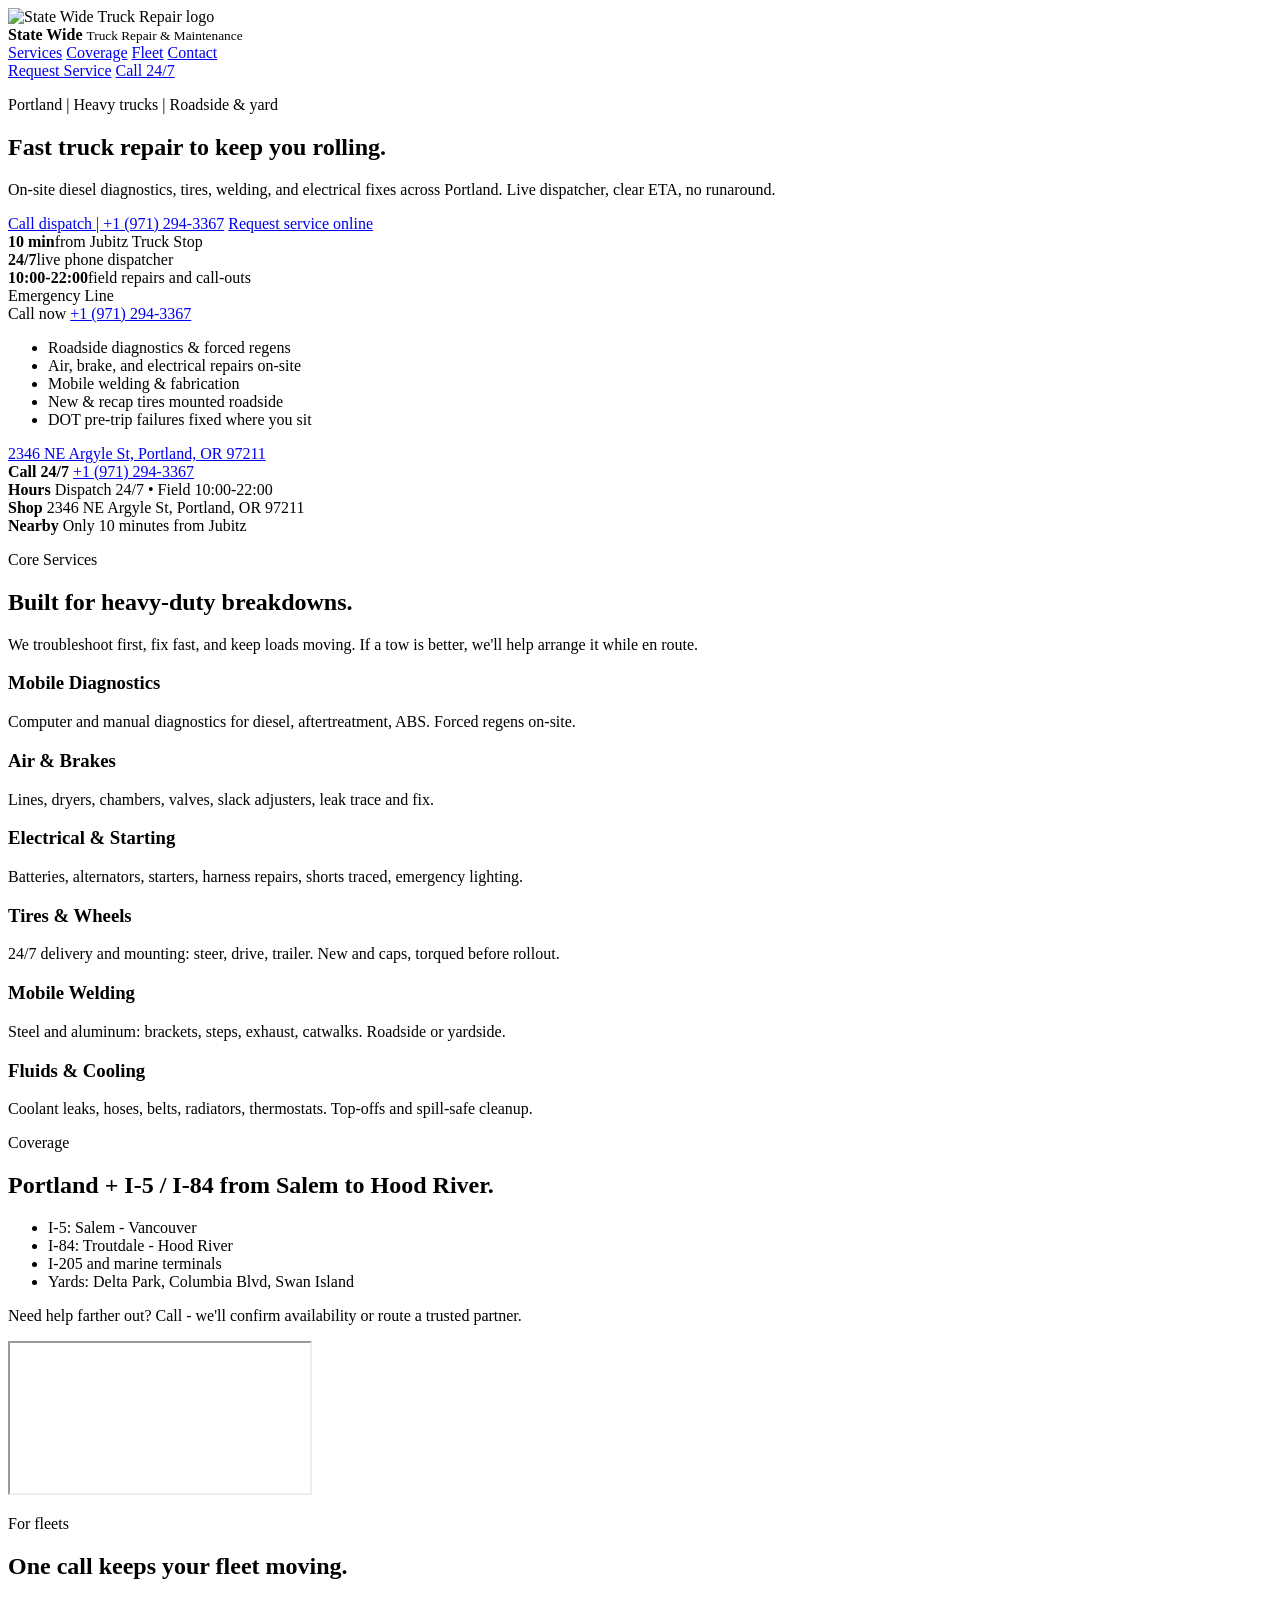
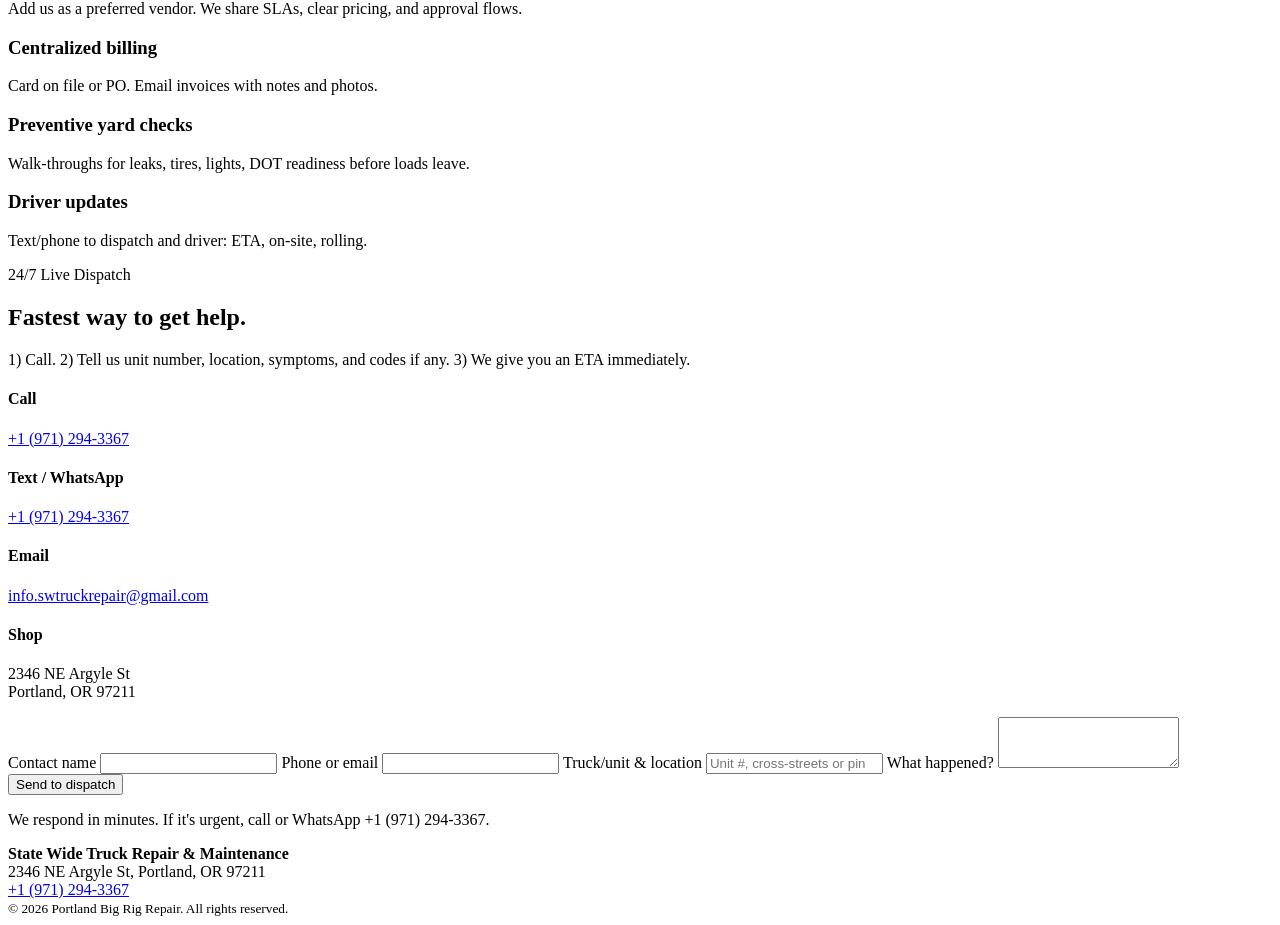
==== index.html @ a9c088e2 "Update index.html" ====
<!doctype html>
<html lang="en">
<head>
  <meta charset="UTF-8">
  <meta name="viewport" content="width=device-width, initial-scale=1.0">
  <title>State Wide Truck Repair & Maintenance | Portland, OR</title>
  <meta name="description" content="State Wide Truck Repair & Maintenance - mobile diesel diagnostics, tires, welding, and roadside repairs in Portland, OR. Fast, reliable, honest.">
  <link rel="preconnect" href="https://fonts.googleapis.com">
  <link rel="preconnect" href="https://fonts.gstatic.com" crossorigin>
  <link href="https://fonts.googleapis.com/css2?family=Barlow:wght@400;500;600;700&family=Barlow+Condensed:wght@500;600;700&display=swap" rel="stylesheet">
  <link rel="stylesheet" href="styles.css">
</head>
<body>
  <header class="topbar">
    <div class="logo">
      <span class="logo-mark"><img src="assets/logo.jpg" alt="State Wide Truck Repair logo"></span>
      <div class="logo-text">
        <strong>State Wide</strong>
        <small>Truck Repair & Maintenance</small>
      </div>
    </div>
    <nav class="nav">
      <a href="#services">Services</a>
      <a href="#coverage">Coverage</a>
      <a href="#fleet">Fleet</a>
      <a href="#contact">Contact</a>
    </nav>
    <div class="cta">
      <a class="btn ghost" href="#contact">Request Service</a>
      <a class="btn solid" href="#contact">Call 24/7</a>
    </div>
  </header>

  <main>
    <section class="hero">
      <div class="hero-content">
        <p class="eyebrow">Portland | Heavy trucks | Roadside & yard</p>
        <h1>Fast truck repair to keep you rolling.</h1>
        <p class="lede">On-site diesel diagnostics, tires, welding, and electrical fixes across Portland. Live dispatcher, clear ETA, no runaround.</p>
        <div class="actions">
          <a class="btn solid" href="tel:+19712943367">Call dispatch | +1 (971) 294-3367</a>
          <a class="btn ghost" href="#contact">Request service online</a>
        </div>
        <div class="trust">
          <div><strong>10 min</strong><span>from Jubitz Truck Stop</span></div>
          <div><strong>24/7</strong><span>live phone dispatcher</span></div>
          <div><strong>10:00-22:00</strong><span>field repairs and call-outs</span></div>
        </div>
      </div>
      <div class="hero-card">
        <div class="badge">Emergency Line</div>
        <div class="dial">
          <span>Call now</span>
          <a href="tel:+19712943367">+1 (971) 294-3367</a>
        </div>
        <ul class="checklist">
          <li>Roadside diagnostics &amp; forced regens</li>
          <li>Air, brake, and electrical repairs on-site</li>
          <li>Mobile welding &amp; fabrication</li>
          <li>New &amp; recap tires mounted roadside</li>
          <li>DOT pre-trip failures fixed where you sit</li>
        </ul>
        <a class="small-link" href="https://maps.google.com/?q=2346+NE+Argyle+St,+Portland,+OR+97211" target="_blank" rel="noopener">2346 NE Argyle St, Portland, OR 97211</a>
      </div>
    </section>

        <section class="info-bar">
      <div>
        <strong>Call 24/7</strong>
        <a href="tel:+19712943367">+1 (971) 294-3367</a>
      </div>
      <div>
        <strong>Hours</strong>
        <span>Dispatch 24/7 • Field 10:00-22:00</span>
      </div>
      <div>
        <strong>Shop</strong>
        <span>2346 NE Argyle St, Portland, OR 97211</span>
      </div>
      <div>
        <strong>Nearby</strong>
        <span>Only 10 minutes from Jubitz</span>
      </div>
    </section>

    <section id="services" class="panel">
      <div class="panel-header">
        <p class="eyebrow">Core Services</p>
        <h2>Built for heavy-duty breakdowns.</h2>
        <p class="lede">We troubleshoot first, fix fast, and keep loads moving. If a tow is better, we'll help arrange it while en route.</p>
      </div>
      <div class="grid cards">
        <article class="card">
          <h3>Mobile Diagnostics</h3>
          <p>Computer and manual diagnostics for diesel, aftertreatment, ABS. Forced regens on-site.</p>
        </article>
        <article class="card">
          <h3>Air & Brakes</h3>
          <p>Lines, dryers, chambers, valves, slack adjusters, leak trace and fix.</p>
        </article>
        <article class="card">
          <h3>Electrical & Starting</h3>
          <p>Batteries, alternators, starters, harness repairs, shorts traced, emergency lighting.</p>
        </article>
        <article class="card">
          <h3>Tires & Wheels</h3>
          <p>24/7 delivery and mounting: steer, drive, trailer. New and caps, torqued before rollout.</p>
        </article>
        <article class="card">
          <h3>Mobile Welding</h3>
          <p>Steel and aluminum: brackets, steps, exhaust, catwalks. Roadside or yardside.</p>
        </article>
        <article class="card">
          <h3>Fluids & Cooling</h3>
          <p>Coolant leaks, hoses, belts, radiators, thermostats. Top-offs and spill-safe cleanup.</p>
        </article>
      </div>
    </section>

    <section id="coverage" class="panel split">
      <div>
        <p class="eyebrow">Coverage</p>
        <h2>Portland + I-5 / I-84 from Salem to Hood River.</h2>
        <ul class="list">
          <li>I-5: Salem - Vancouver</li>
          <li>I-84: Troutdale - Hood River</li>
          <li>I-205 and marine terminals</li>
          <li>Yards: Delta Park, Columbia Blvd, Swan Island</li>
        </ul>
        <p class="lede">Need help farther out? Call - we'll confirm availability or route a trusted partner.</p>
      </div>
      <div class="map">
        <iframe title="Shop location" src="https://www.google.com/maps?q=24%2F7%20Repair%20and%20Road%20Service%202346%20NE%20Argyle%20St%20Portland%20OR%2097211&output=embed&hl=en&region=US" allowfullscreen="" loading="lazy" referrerpolicy="no-referrer-when-downgrade"></iframe>
      </div>
    </section>

    <section id="fleet" class="panel">
      <div class="panel-header">
        <p class="eyebrow">For fleets</p>
        <h2>One call keeps your fleet moving.</h2>
        <p class="lede">Add us as a preferred vendor. We share SLAs, clear pricing, and approval flows.</p>
      </div>
      <div class="grid cards">
        <article class="card">
          <h3>Centralized billing</h3>
          <p>Card on file or PO. Email invoices with notes and photos.</p>
        </article>
        <article class="card">
          <h3>Preventive yard checks</h3>
          <p>Walk-throughs for leaks, tires, lights, DOT readiness before loads leave.</p>
        </article>
        <article class="card">
          <h3>Driver updates</h3>
          <p>Text/phone to dispatch and driver: ETA, on-site, rolling.</p>
        </article>
      </div>
    </section>

    <section class="cta-wide" id="contact">
      <div>
        <p class="eyebrow">24/7 Live Dispatch</p>
        <h2>Fastest way to get help.</h2>
        <p class="lede">1) Call. 2) Tell us unit number, location, symptoms, and codes if any. 3) We give you an ETA immediately.</p>
        <div class="contact-grid">
          <div>
            <h4>Call</h4>
            <a class="big-link" href="tel:+19712943367">+1 (971) 294-3367</a>
          </div>
          <div>
            <h4>Text / WhatsApp</h4>
            <a class="big-link" href="https://wa.me/19712943367" target="_blank" rel="noopener">+1 (971) 294-3367</a>
          </div>
          <div>
            <h4>Email</h4>
            <a class="big-link" href="mailto:info.swtruckrepair@gmail.com">info.swtruckrepair@gmail.com</a>
          </div>
          <div>
            <h4>Shop</h4>
            <p class="address">2346 NE Argyle St<br>Portland, OR 97211</p>
          </div>
        </div>
      </div>
      <form class="contact-form" action="https://formspree.io/f/mjgjlden" method="POST">
        <label>
          Contact name
          <input name="name" type="text" required>
        </label>
        <label>
          Phone or email
          <input name="contact" type="text" required>
        </label>
        <label>
          Truck/unit & location
          <input name="unit" type="text" placeholder="Unit #, cross-streets or pin" required>
        </label>
        <label>
          What happened?
          <textarea name="issue" rows="3" required></textarea>
        </label>
        <button class="btn solid" type="submit">Send to dispatch</button>
        <p class="form-note">We respond in minutes. If it's urgent, call or WhatsApp +1 (971) 294-3367.</p>
      </form>
    </section>
  </main>

    <footer class="footer">
    <div>
      <strong>State Wide Truck Repair &amp; Maintenance</strong><br>
      2346 NE Argyle St, Portland, OR 97211<br>
      <a href="tel:+19712943367">+1 (971) 294-3367</a>
    </div>
        <div class="footer-copy">
      <small>&copy; 2026 Portland Big Rig Repair. All rights reserved.</small>
    </div>
  </footer>

  <script src="script.js" defer></script>
</body>
</html>
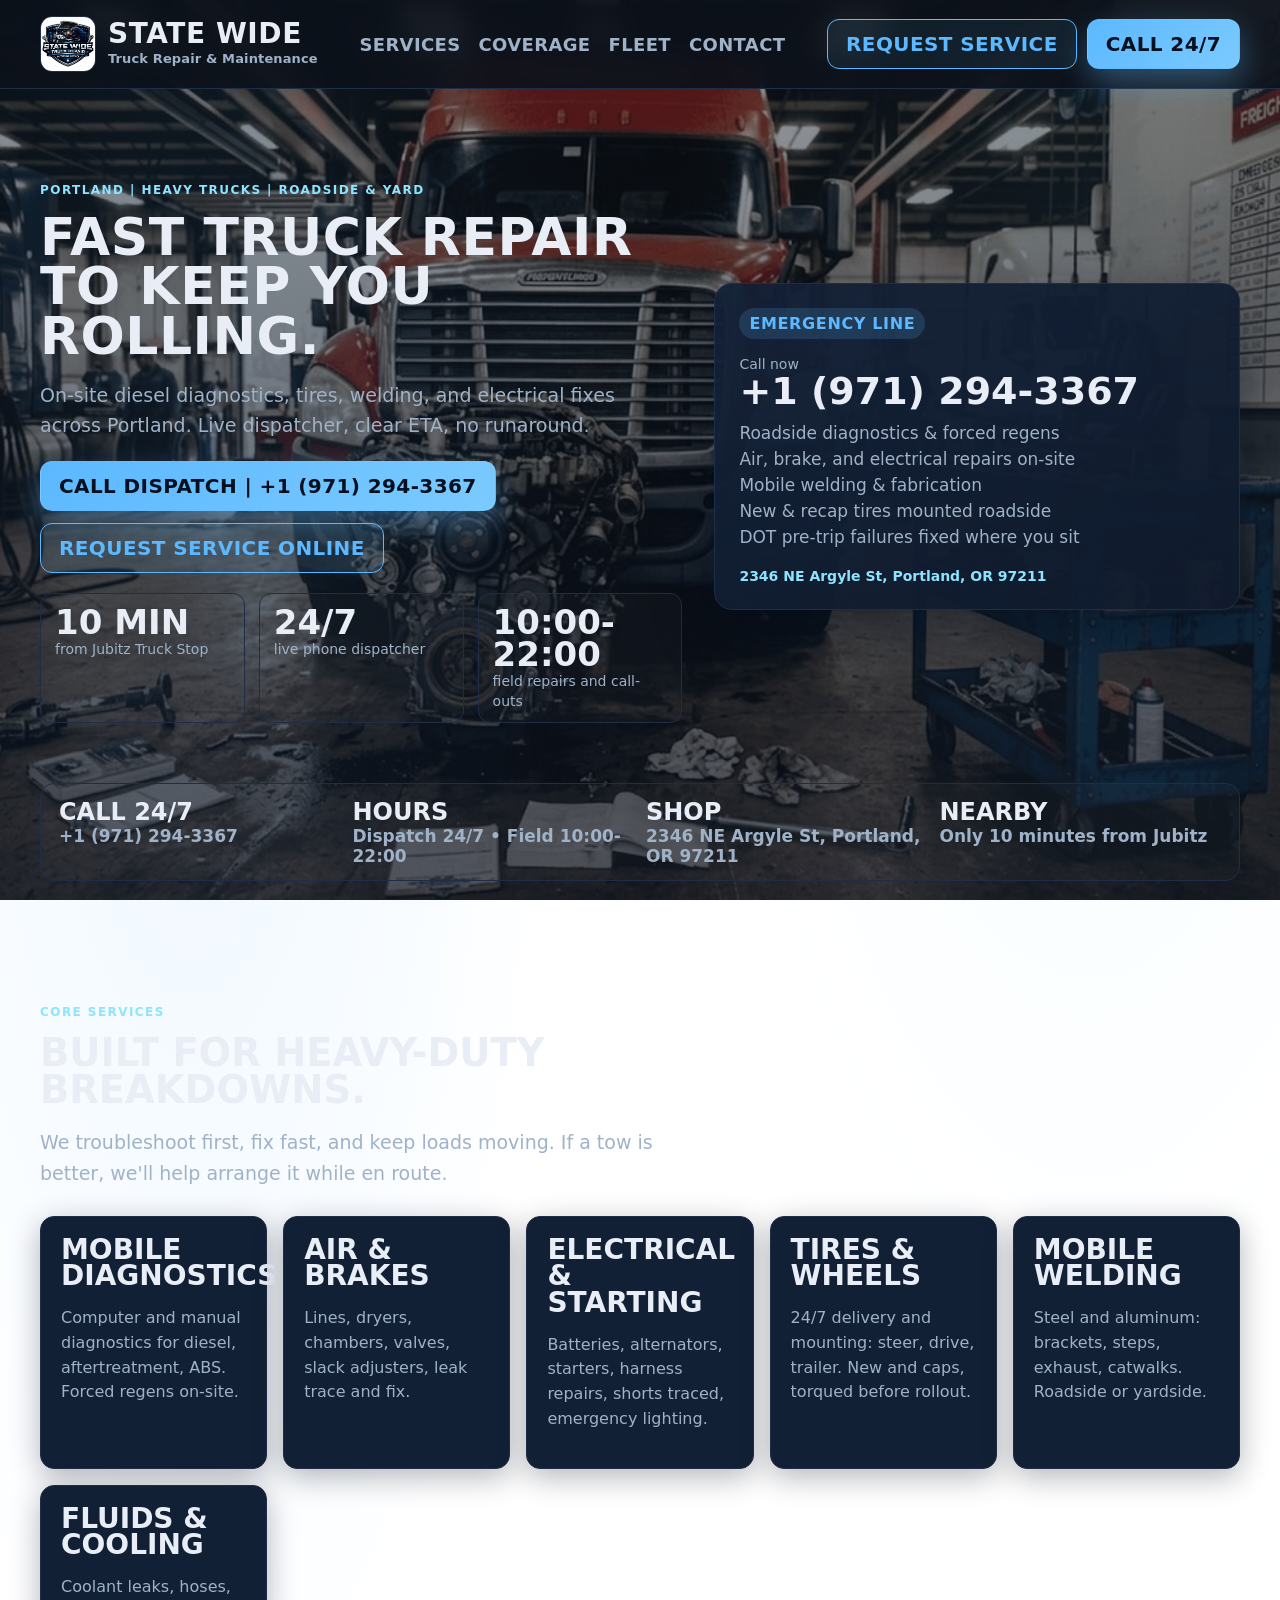
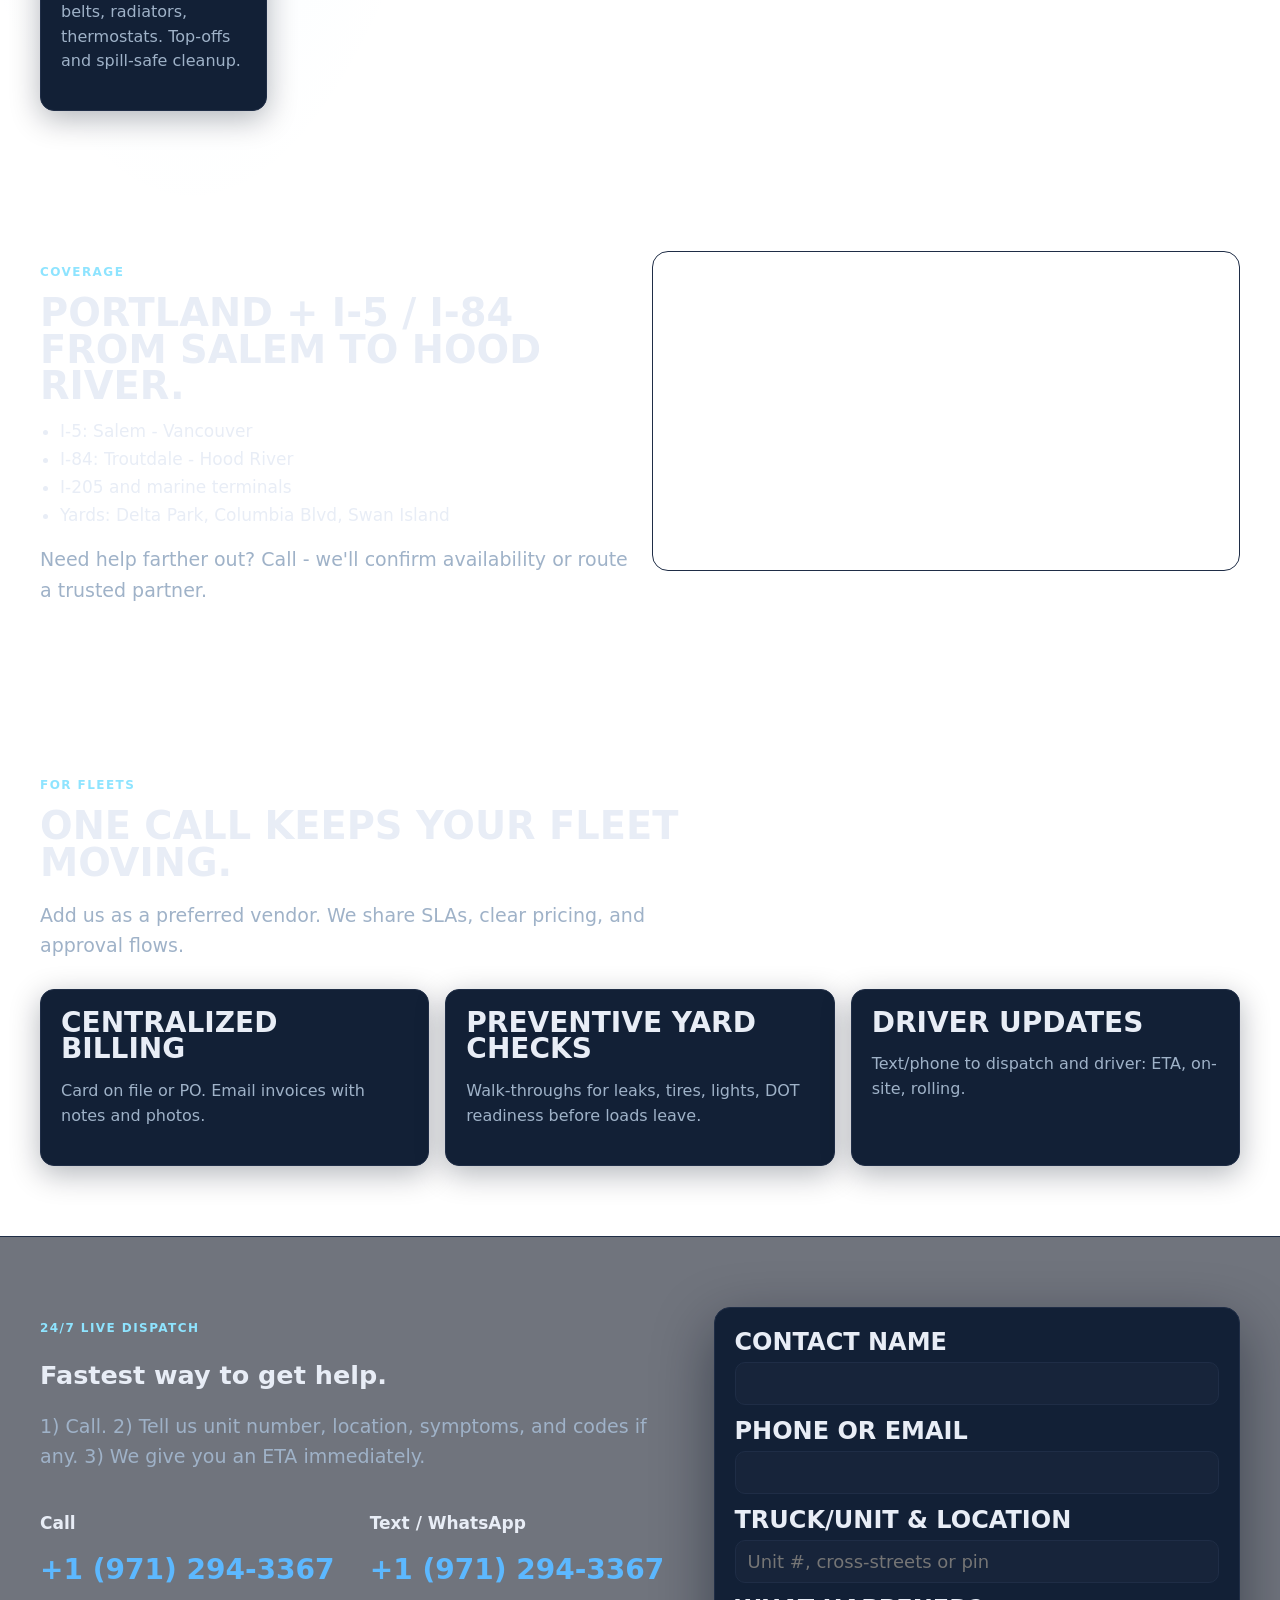
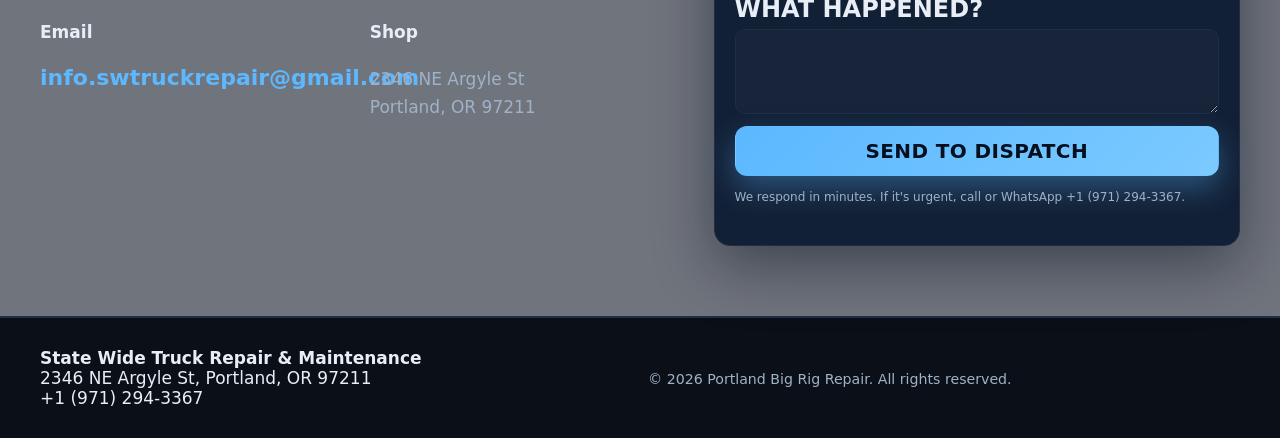
==== commit 9610e040: "Move site files to repo root" ====
--- a/index.html
+++ b/index.html
@@ -1,4 +1,4 @@
-<!doctype html>
+﻿<!doctype html>
 <html lang="en">
 <head>
   <meta charset="UTF-8">
@@ -217,3 +217,4 @@
   <script src="script.js" defer></script>
 </body>
 </html>
+
--- a/styles.css
+++ b/styles.css
@@ -0,0 +1,558 @@
+:root {
+  --bg: #0b1220;
+  --panel: #0f1a2c;
+  --card: #122036;
+  --accent: #5cb8ff;      /* main call-to-action blue */
+  --accent-2: #8ee4ff;    /* highlight/eyebrow cyan */
+  --text: #e8edf6;
+  --muted: #9fb2c8;
+  --border: #1f2d46;
+  --shadow: 0 20px 60px rgba(3, 11, 26, 0.45);
+  --radius: 14px;
+  --font-body: "Barlow", system-ui, -apple-system, sans-serif;
+  --font-display: "Barlow Condensed", "Barlow", system-ui, sans-serif;
+}
+
+* { box-sizing: border-box; }
+body {
+  margin: 0;
+  font-family: var(--font-body);
+  font-size: 17px;
+  background-color: var(--bg);
+  background:
+    linear-gradient(180deg, rgba(11,18,32,0.42), rgba(11,18,32,0.7)),
+    radial-gradient(60% 80% at 15% 10%, rgba(94,184,255,0.12), transparent 50%),
+    radial-gradient(70% 70% at 85% 5%, rgba(142,228,255,0.10), transparent 45%),
+    url("background.jpg");
+  background-size: cover, auto, auto, cover;
+  background-repeat: no-repeat;
+  background-position: center, 15% 10%, 85% 5%, center;
+  background-attachment: fixed, scroll, scroll, fixed;
+  color: var(--text);
+  min-height: 100vh;
+}
+
+a { color: inherit; text-decoration: none; }
+p { color: var(--muted); line-height: 1.65; }
+
+.topbar {
+  position: sticky;
+  top: 0;
+  z-index: 10;
+  display: flex;
+  align-items: center;
+  justify-content: space-between;
+  padding: 16px 40px;
+  background: rgba(12,17,26,0.9);
+  backdrop-filter: blur(12px);
+  border-bottom: 1px solid var(--border);
+}
+.logo { display: flex; align-items: center; gap: 12px; }
+.logo-mark {
+  display: inline-flex;
+  align-items: center;
+  justify-content: center;
+  width: 56px;
+  height: 56px;
+  border-radius: 12px;
+  overflow: hidden;
+  border: 1px solid var(--border);
+  background: rgba(255,255,255,0.04);
+}
+.logo-mark img { width: 100%; height: 100%; object-fit: cover; display: block; }
+.logo-text strong {
+  display: block;
+  font-family: var(--font-display);
+  font-size: 28px;
+  line-height: 0.9;
+  letter-spacing: 0.02em;
+  text-transform: uppercase;
+}
+.logo-text small {
+  color: var(--muted);
+  font-weight: 600;
+  font-size: 13px;
+  letter-spacing: 0.01em;
+}
+
+.nav { display: flex; gap: 18px; }
+.nav a {
+  color: var(--muted);
+  font-family: var(--font-display);
+  font-size: 18px;
+  font-weight: 600;
+  letter-spacing: 0.02em;
+  text-transform: uppercase;
+}
+.nav a:hover { color: var(--text); }
+
+.cta { display: flex; gap: 10px; }
+.btn {
+  display: inline-flex;
+  align-items: center;
+  justify-content: center;
+  gap: 8px;
+  padding: 14px 18px;
+  border-radius: 12px;
+  font-family: var(--font-display);
+  font-weight: 700;
+  font-size: 20px;
+  line-height: 1;
+  letter-spacing: 0.02em;
+  text-transform: uppercase;
+  border: 1px solid transparent;
+  transition: transform 0.15s ease, box-shadow 0.15s ease, background 0.15s ease;
+}
+.btn.solid {
+  background: linear-gradient(135deg, var(--accent), #7bcaff);
+  color: #04101f;
+  box-shadow: 0 12px 30px rgba(92,184,255,0.35);
+}
+.btn.ghost {
+  border: 1px solid var(--accent);
+  color: var(--accent);
+  background: rgba(92,184,255,0.08);
+}
+.btn:hover { transform: translateY(-1px); }
+
+.hero {
+  position: relative;
+  isolation: isolate;
+  display: grid;
+  grid-template-columns: 1.1fr 0.9fr;
+  gap: 32px;
+  padding: 80px 40px 60px;
+  align-items: center;
+}
+.hero-content h1 {
+  font-family: var(--font-display);
+  font-size: clamp(34px, 4.6vw, 52px);
+  font-weight: 700;
+  line-height: 0.95;
+  letter-spacing: 0.01em;
+  text-transform: uppercase;
+  margin: 12px 0;
+}
+.eyebrow {
+  letter-spacing: 0.12em;
+  text-transform: uppercase;
+  font-size: 12px;
+  color: var(--accent-2);
+  font-weight: 700;
+}
+.lede {
+  max-width: 640px;
+  font-size: 19px;
+  line-height: 1.6;
+}
+.actions { display: flex; gap: 12px; flex-wrap: wrap; margin: 20px 0 12px; }
+.trust {
+  display: grid;
+  grid-template-columns: repeat(auto-fit, minmax(160px, 1fr));
+  gap: 14px;
+  margin-top: 20px;
+}
+.trust div {
+  padding: 12px 14px;
+  border: 1px solid var(--border);
+  border-radius: 12px;
+  background: rgba(255,255,255,0.02);
+}
+.trust strong {
+  display: block;
+  font-family: var(--font-display);
+  font-size: 34px;
+  line-height: 0.95;
+  text-transform: uppercase;
+}
+.trust span { color: var(--muted); font-size: 14px; }
+
+.hero-card {
+  background: linear-gradient(145deg, rgba(18,32,54,0.95), rgba(15,26,44,0.95));
+  border: 1px solid var(--border);
+  border-radius: 18px;
+  padding: 24px;
+  box-shadow: var(--shadow);
+}
+
+.badge {
+  display: inline-block;
+  padding: 6px 10px;
+  border-radius: 999px;
+  background: rgba(92,184,255,0.16);
+  color: var(--accent);
+  font-family: var(--font-display);
+  font-weight: 700;
+  font-size: 16px;
+  text-transform: uppercase;
+  letter-spacing: 0.04em;
+}
+.dial { margin: 14px 0 10px; }
+.dial span { color: var(--muted); font-size: 14px; }
+.dial a {
+  display: block;
+  font-family: var(--font-display);
+  font-size: 38px;
+  font-weight: 700;
+  line-height: 0.95;
+  color: var(--text);
+}
+.checklist { list-style: none; padding: 0; margin: 14px 0 18px; color: var(--muted); }
+.checklist li { margin: 6px 0; }
+.small-link { color: var(--accent-2); font-weight: 600; font-size: 14px; }
+
+.panel { padding: 70px 40px; }
+.panel-header { max-width: 760px; }
+.panel h2 {
+  margin: 10px 0 8px;
+  font-family: var(--font-display);
+  font-size: clamp(34px, 3vw, 46px);
+  line-height: 0.95;
+  text-transform: uppercase;
+}
+.grid.cards {
+  display: grid;
+  grid-template-columns: repeat(auto-fit, minmax(220px, 1fr));
+  gap: 16px;
+  margin-top: 28px;
+}
+.card {
+  background: var(--card);
+  border: 1px solid var(--border);
+  border-radius: var(--radius);
+  padding: 20px;
+  box-shadow: 0 8px 30px rgba(2, 12, 30, 0.3);
+}
+.card h3 {
+  margin: 0 0 10px;
+  font-family: var(--font-display);
+  font-size: 28px;
+  line-height: 0.95;
+  text-transform: uppercase;
+}
+.card p { font-size: 16px; line-height: 1.55; }
+
+.banner {
+  margin: 20px 40px;
+  padding: 28px;
+  border-radius: 18px;
+  border: 1px solid var(--border);
+  background: linear-gradient(120deg, rgba(92,184,255,0.14), rgba(142,228,255,0.12));
+  display: flex;
+  align-items: center;
+  justify-content: space-between;
+  gap: 20px;
+  box-shadow: var(--shadow);
+}
+
+.gallery-grid {
+  display: grid;
+  grid-template-columns: repeat(auto-fit, minmax(260px, 1fr));
+  gap: 14px;
+  margin-top: 24px;
+}
+.gallery-grid img {
+  width: 100%;
+  height: 220px;
+  object-fit: cover;
+  border-radius: 14px;
+  border: 1px solid var(--border);
+  box-shadow: 0 10px 30px rgba(2, 12, 30, 0.3);
+}
+
+.split {
+  display: grid;
+  grid-template-columns: repeat(auto-fit, minmax(280px, 1fr));
+  gap: 24px;
+  align-items: start;
+}
+.list {
+  padding-left: 20px;
+  color: var(--text);
+}
+.list li { margin: 8px 0; color: var(--text); }
+.map iframe {
+  width: 100%;
+  height: 320px;
+  border: 1px solid var(--border);
+  border-radius: 16px;
+}
+
+.cta-wide {
+  padding: 70px 40px;
+  display: grid;
+  grid-template-columns: 1.1fr 0.9fr;
+  gap: 30px;
+  align-items: start;
+  border-top: 1px solid var(--border);
+  border-bottom: 1px solid var(--border);
+  background: rgba(17,24,39,0.6);
+}
+.contact-grid {
+  display: grid;
+  grid-template-columns: repeat(auto-fit, minmax(220px, 1fr));
+  gap: 16px;
+  margin-top: 18px;
+}
+.big-link {
+  color: var(--accent);
+  font-family: var(--font-display);
+  font-weight: 800;
+  font-size: 28px;
+  line-height: 1;
+  text-transform: uppercase;
+  display: inline-block;
+  overflow-wrap: anywhere;
+  word-break: break-word;
+}
+.big-link[href^="mailto:"] {
+  font-size: 22px;
+  line-height: 1.15;
+  text-transform: none;
+  white-space: normal;
+  overflow-wrap: normal;
+  word-break: normal;
+}
+.address { color: var(--muted); }
+
+.contact-form {
+  background: var(--card);
+  border: 1px solid var(--border);
+  border-radius: 16px;
+  padding: 20px;
+  display: grid;
+  gap: 12px;
+  box-shadow: var(--shadow);
+}
+.contact-form label {
+  display: grid;
+  gap: 6px;
+  font-family: var(--font-display);
+  font-weight: 600;
+  color: var(--text);
+  font-size: 24px;
+  text-transform: uppercase;
+}
+.contact-form input,
+.contact-form textarea {
+  width: 100%;
+  padding: 10px 12px;
+  border-radius: 10px;
+  border: 1px solid var(--border);
+  background: rgba(255,255,255,0.02);
+  color: var(--text);
+  font-family: var(--font-body);
+  font-size: 18px;
+}
+.form-note { font-size: 12px; color: var(--muted); margin: 0; }
+
+.footer {
+  padding: 30px 40px;
+  display: grid;
+  grid-template-columns: repeat(auto-fit, minmax(220px, 1fr));
+  gap: 16px;
+  align-items: center;
+  border-top: 1px solid var(--border);
+  background: #0b0f18;
+}
+.footer-links { display: flex; gap: 14px; flex-wrap: wrap; color: var(--muted); }
+.footer-copy { color: var(--muted); }
+
+.info-bar {
+  margin: 0 40px 40px;
+  padding: 14px 18px;
+  border: 1px solid var(--border);
+  border-radius: 14px;
+  background: rgba(255,255,255,0.02);
+  display: grid;
+  grid-template-columns: repeat(auto-fit, minmax(220px, 1fr));
+  gap: 12px;
+}
+.info-bar strong {
+  display: block;
+  color: var(--text);
+  font-family: var(--font-display);
+  font-size: 24px;
+  text-transform: uppercase;
+}
+.info-bar span, .info-bar a { color: var(--muted); font-weight: 600; }
+
+@media (max-width: 900px) {
+  .topbar {
+    padding: 14px 18px;
+    gap: 12px;
+    flex-wrap: wrap;
+    align-items: flex-start;
+  }
+  .logo {
+    flex: 1 1 100%;
+    min-width: 0;
+  }
+  .cta {
+    width: 100%;
+  }
+  .cta .btn {
+    flex: 1 1 0;
+  }
+  .nav { display: none; }
+  .hero { grid-template-columns: 1fr; padding: 60px 18px 40px; }
+  .panel { padding: 60px 18px; }
+  .banner { margin: 20px 18px; flex-direction: column; align-items: flex-start; }
+  .cta-wide { grid-template-columns: 1fr; padding: 60px 18px; }
+}
+
+/* Tighter mobile tweaks */
+@media (max-width: 640px) {
+  body {
+    font-size: 16px;
+    background: var(--bg);
+    background-attachment: scroll;
+  }
+  .hero::before {
+    content: "";
+    position: absolute;
+    inset: 0;
+    z-index: -2;
+    background:
+      linear-gradient(180deg, rgba(11,18,32,0.52), rgba(11,18,32,0.84)),
+      url("background.jpg");
+    background-repeat: no-repeat;
+    background-size: cover, contain;
+    background-position: center, center top;
+  }
+  .hero::after {
+    content: "";
+    position: absolute;
+    inset: 0;
+    z-index: -1;
+    background:
+      radial-gradient(70% 55% at 50% 14%, rgba(255,255,255,0.05), transparent 60%);
+  }
+  .panel,
+  .cta-wide,
+  .footer {
+    background: rgba(11, 18, 32, 0.82);
+  }
+  .panel-header,
+  .split > div:first-child {
+    position: relative;
+    z-index: 1;
+  }
+  .topbar {
+    padding: 10px 12px;
+    gap: 10px;
+  }
+  .logo {
+    gap: 10px;
+  }
+  .logo-mark { width: 44px; height: 44px; }
+  .logo-text {
+    min-width: 0;
+  }
+  .logo-text strong { font-size: 20px; }
+  .logo-text small { font-size: 11px; }
+  .cta {
+    gap: 8px;
+  }
+  .hero {
+    padding: 34px 16px 24px;
+    gap: 16px;
+    min-height: 100svh;
+  }
+  .hero-content h1 {
+    font-size: 26px;
+    line-height: 0.98;
+  }
+  .eyebrow {
+    font-size: 11px;
+    letter-spacing: 0.08em;
+  }
+  .lede {
+    font-size: 17px;
+    line-height: 1.5;
+  }
+  .actions {
+    flex-direction: column;
+    gap: 10px;
+  }
+  .btn {
+    width: 100%;
+    justify-content: center;
+    min-height: 54px;
+    padding: 14px 16px;
+    font-size: 16px;
+    letter-spacing: 0.01em;
+  }
+  .trust {
+    grid-template-columns: 1fr;
+    gap: 10px;
+  }
+  .trust div {
+    padding: 10px 12px;
+  }
+  .trust strong {
+    font-size: 28px;
+  }
+  .trust span {
+    font-size: 13px;
+  }
+  .hero-card {
+    padding: 18px;
+  }
+  .badge {
+    font-size: 14px;
+  }
+  .dial a {
+    font-size: 32px;
+  }
+  .checklist {
+    margin: 12px 0 16px;
+  }
+  .checklist li {
+    margin: 8px 0;
+    font-size: 15px;
+  }
+  .panel { padding: 46px 16px; }
+  .panel h2 {
+    font-size: 34px;
+  }
+  .card h3 {
+    font-size: 24px;
+  }
+  .card p {
+    font-size: 15px;
+  }
+  .grid.cards { grid-template-columns: 1fr; }
+  .split { grid-template-columns: 1fr; }
+  .map iframe { height: 260px; }
+  .cta-wide {
+    padding: 40px 16px;
+    gap: 22px;
+  }
+  .contact-grid { grid-template-columns: 1fr; }
+  .info-bar {
+    margin: 0 16px 24px;
+    padding: 12px 14px;
+    grid-template-columns: 1fr;
+    gap: 10px;
+  }
+  .info-bar strong {
+    font-size: 20px;
+  }
+  .footer { padding: 24px 16px; }
+  .contact-form {
+    padding: 16px;
+    gap: 10px;
+  }
+  .contact-form label { font-size: 18px; }
+  .contact-form input,
+  .contact-form textarea {
+    font-size: 16px;
+    padding: 12px;
+  }
+  .big-link { font-size: 24px; }
+  .big-link[href^="mailto:"] {
+    font-size: 18px;
+    white-space: nowrap;
+  }
+}
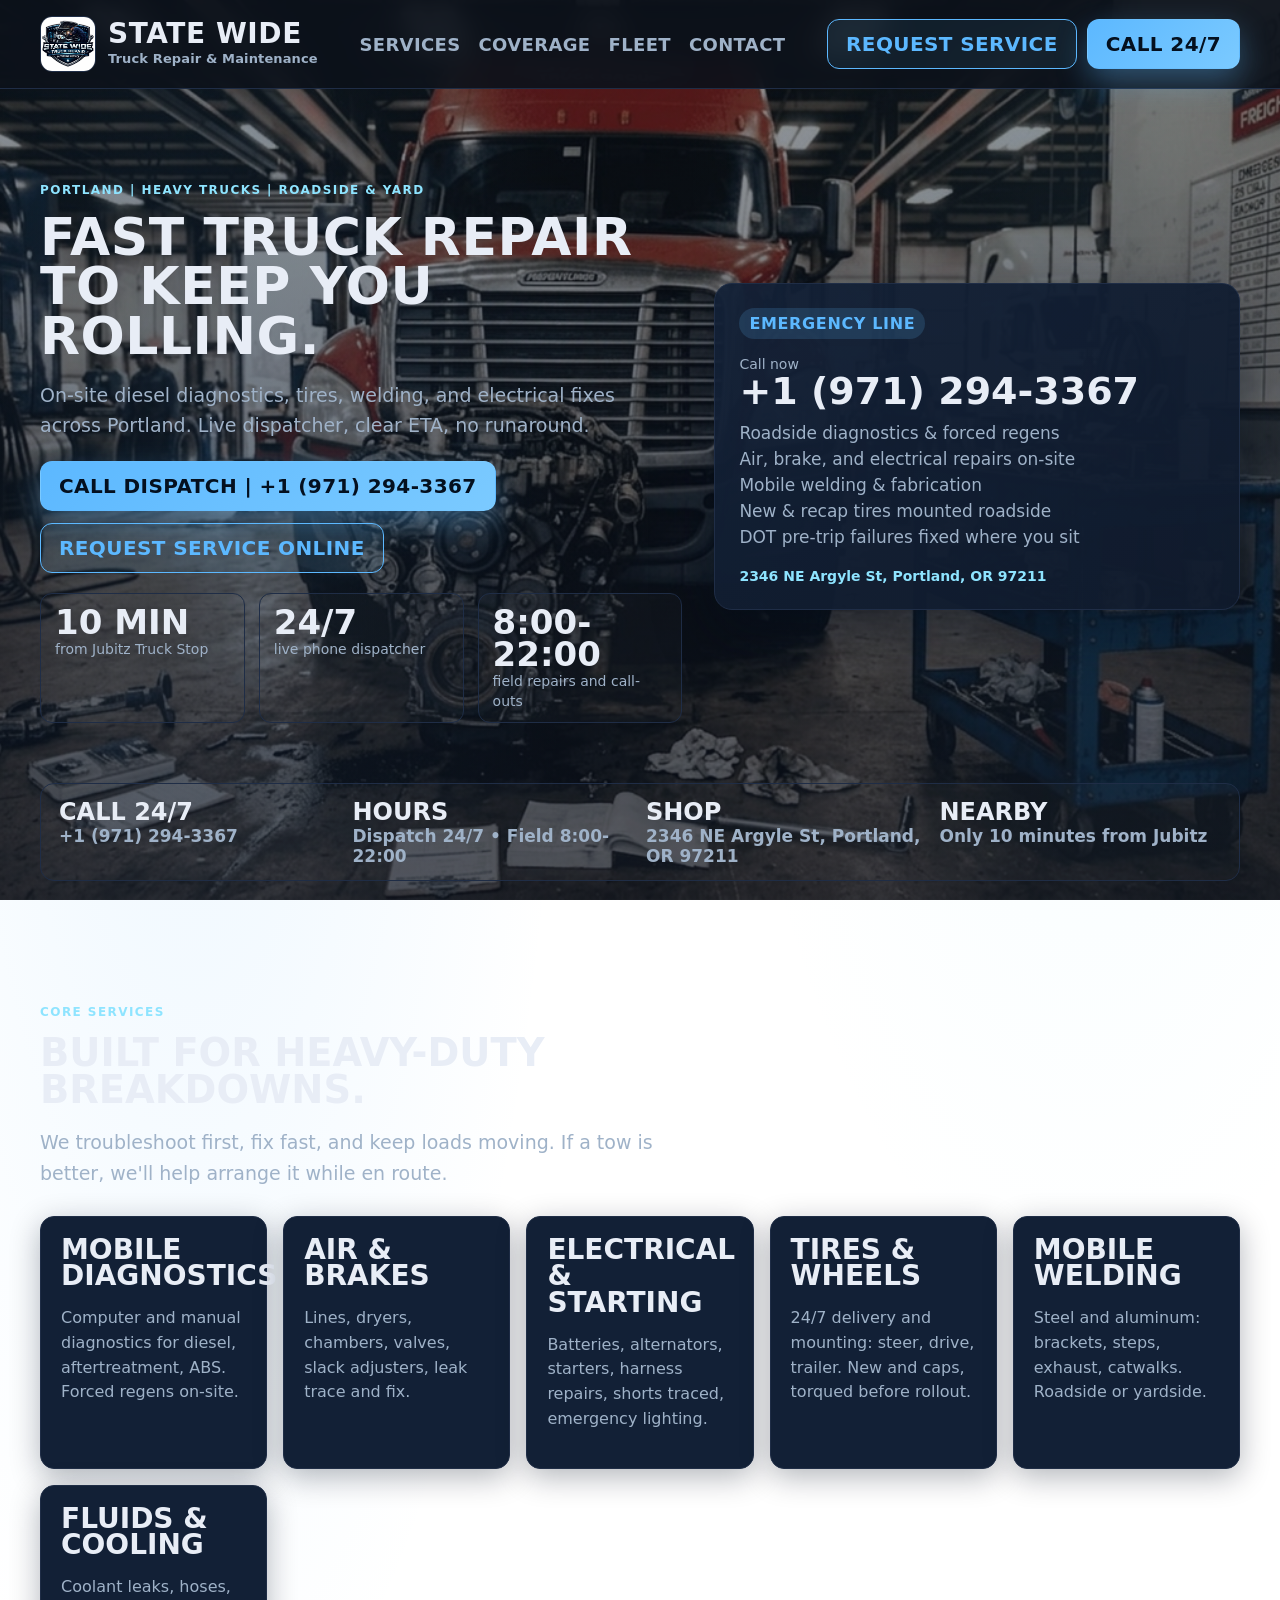
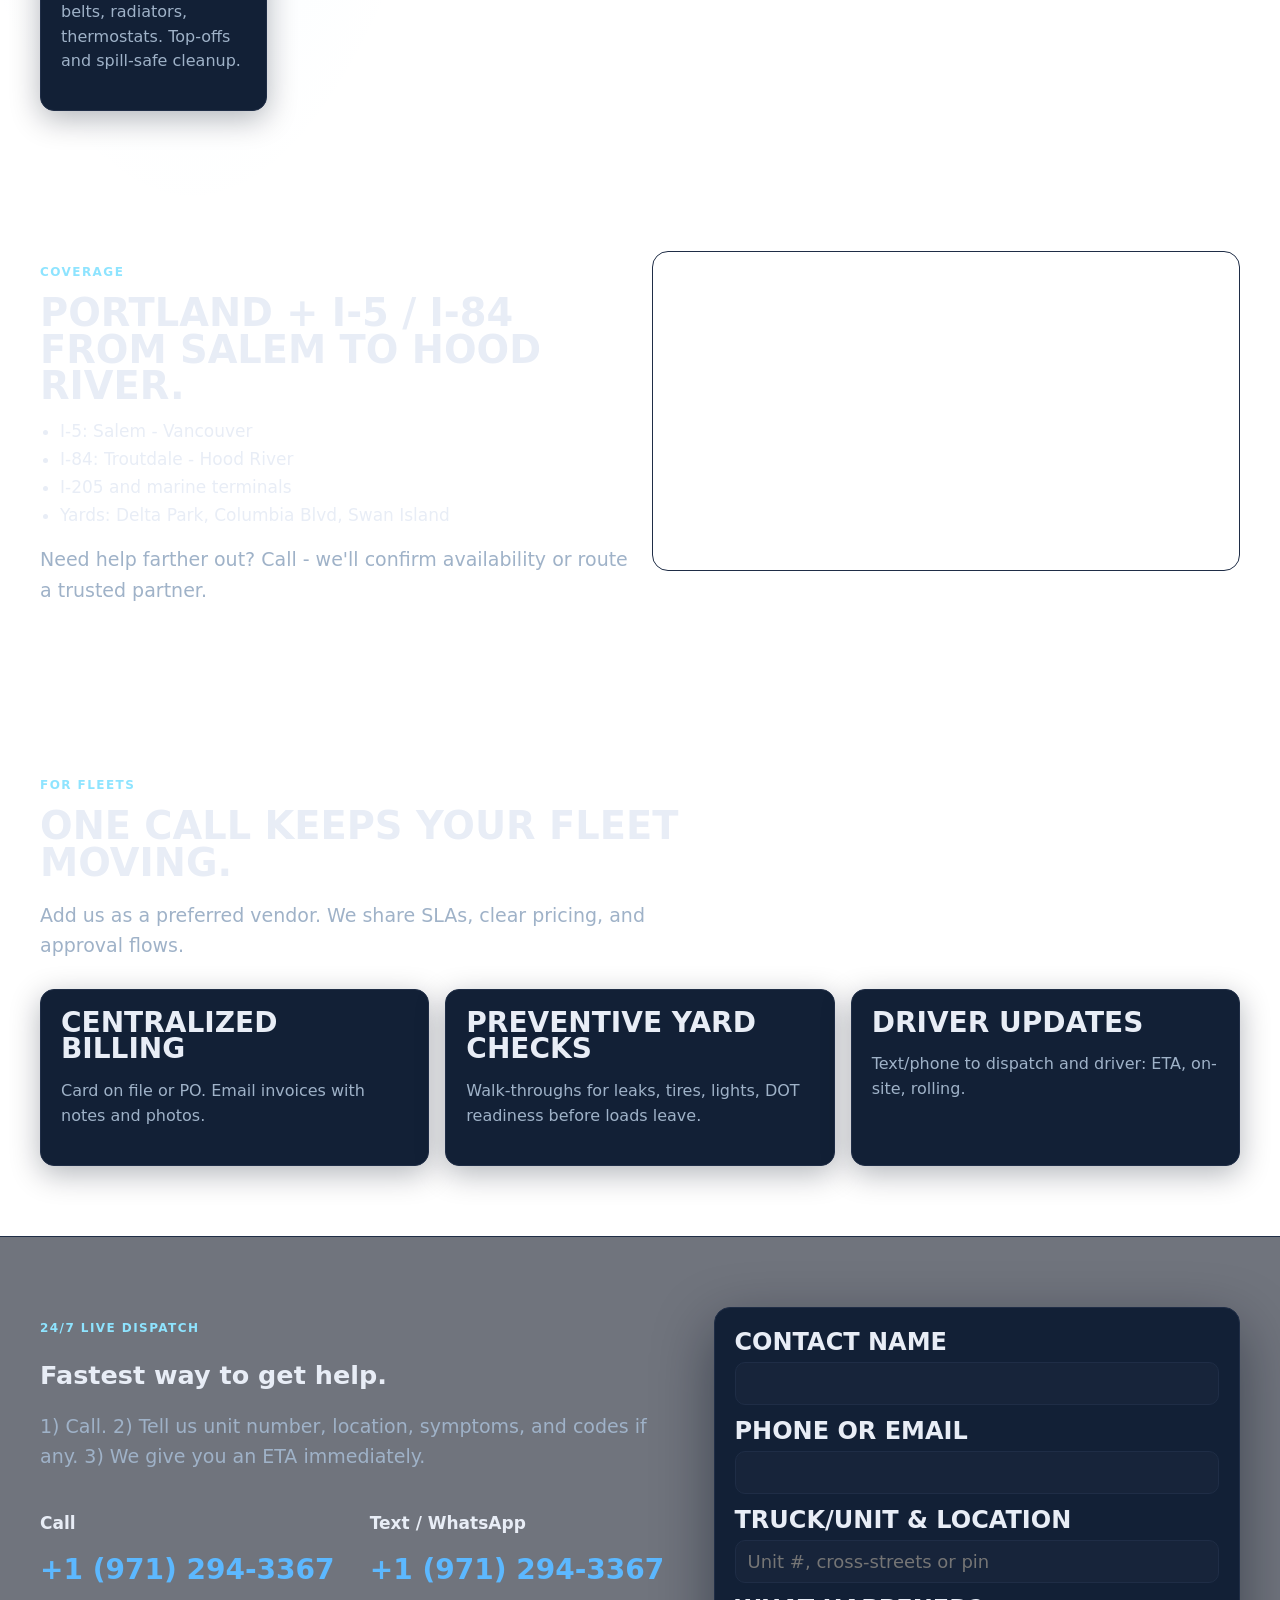
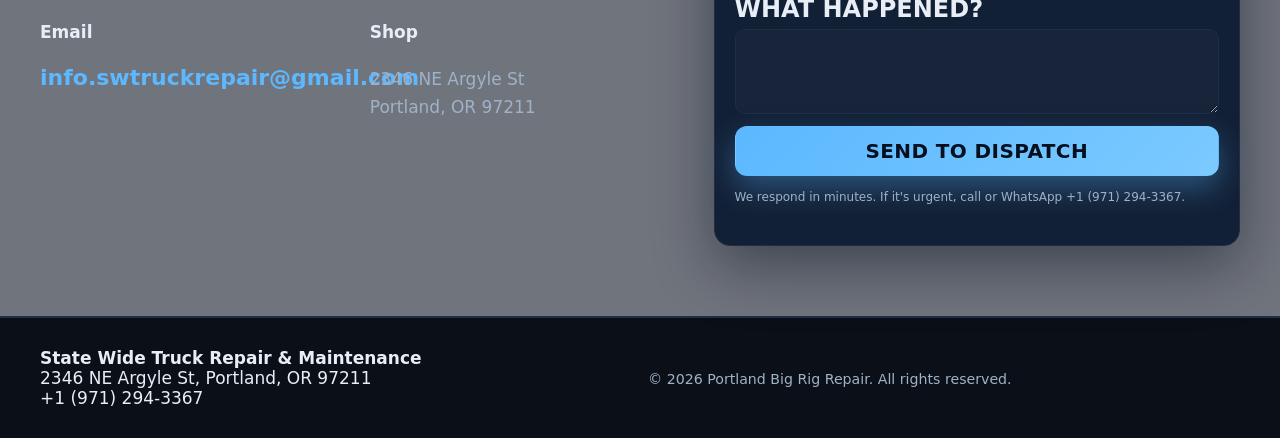
==== commit 0a2c9b37: "Update field hours to 8:00-22:00" ====
--- a/index.html
+++ b/index.html
@@ -27,7 +27,7 @@
     </nav>
     <div class="cta">
       <a class="btn ghost" href="#contact">Request Service</a>
-      <a class="btn solid" href="#contact">Call 24/7</a>
+      <a class="btn solid" href="tel:+19712943367">Call 24/7</a>
     </div>
   </header>
 
@@ -44,7 +44,7 @@
         <div class="trust">
           <div><strong>10 min</strong><span>from Jubitz Truck Stop</span></div>
           <div><strong>24/7</strong><span>live phone dispatcher</span></div>
-          <div><strong>10:00-22:00</strong><span>field repairs and call-outs</span></div>
+          <div><strong>8:00-22:00</strong><span>field repairs and call-outs</span></div>
         </div>
       </div>
       <div class="hero-card">
@@ -71,7 +71,7 @@
       </div>
       <div>
         <strong>Hours</strong>
-        <span>Dispatch 24/7 • Field 10:00-22:00</span>
+        <span>Dispatch 24/7 • Field 8:00-22:00</span>
       </div>
       <div>
         <strong>Shop</strong>
@@ -218,3 +218,6 @@
 </body>
 </html>
 
+
+
+
--- a/styles.css
+++ b/styles.css
@@ -1,4 +1,4 @@
-:root {
+﻿:root {
   --bg: #0b1220;
   --panel: #0f1a2c;
   --card: #122036;
@@ -408,17 +408,20 @@
     background: var(--bg);
     background-attachment: scroll;
   }
+  .hero {
+    overflow: hidden;
+  }
   .hero::before {
     content: "";
     position: absolute;
     inset: 0;
     z-index: -2;
-    background:
-      linear-gradient(180deg, rgba(11,18,32,0.52), rgba(11,18,32,0.84)),
+    background-image:
+      linear-gradient(180deg, rgba(11,18,32,0.42), rgba(11,18,32,0.62) 44%, rgba(11,18,32,0.82)),
       url("background.jpg");
     background-repeat: no-repeat;
-    background-size: cover, contain;
-    background-position: center, center top;
+    background-size: cover;
+    background-position: center, 50% 18%;
   }
   .hero::after {
     content: "";
@@ -426,7 +429,8 @@
     inset: 0;
     z-index: -1;
     background:
-      radial-gradient(70% 55% at 50% 14%, rgba(255,255,255,0.05), transparent 60%);
+      radial-gradient(76% 58% at 50% 14%, rgba(255,255,255,0.06), transparent 60%),
+      linear-gradient(180deg, rgba(9,14,24,0.04), rgba(9,14,24,0.18));
   }
   .panel,
   .cta-wide,
@@ -556,3 +560,5 @@
     white-space: nowrap;
   }
 }
+
+
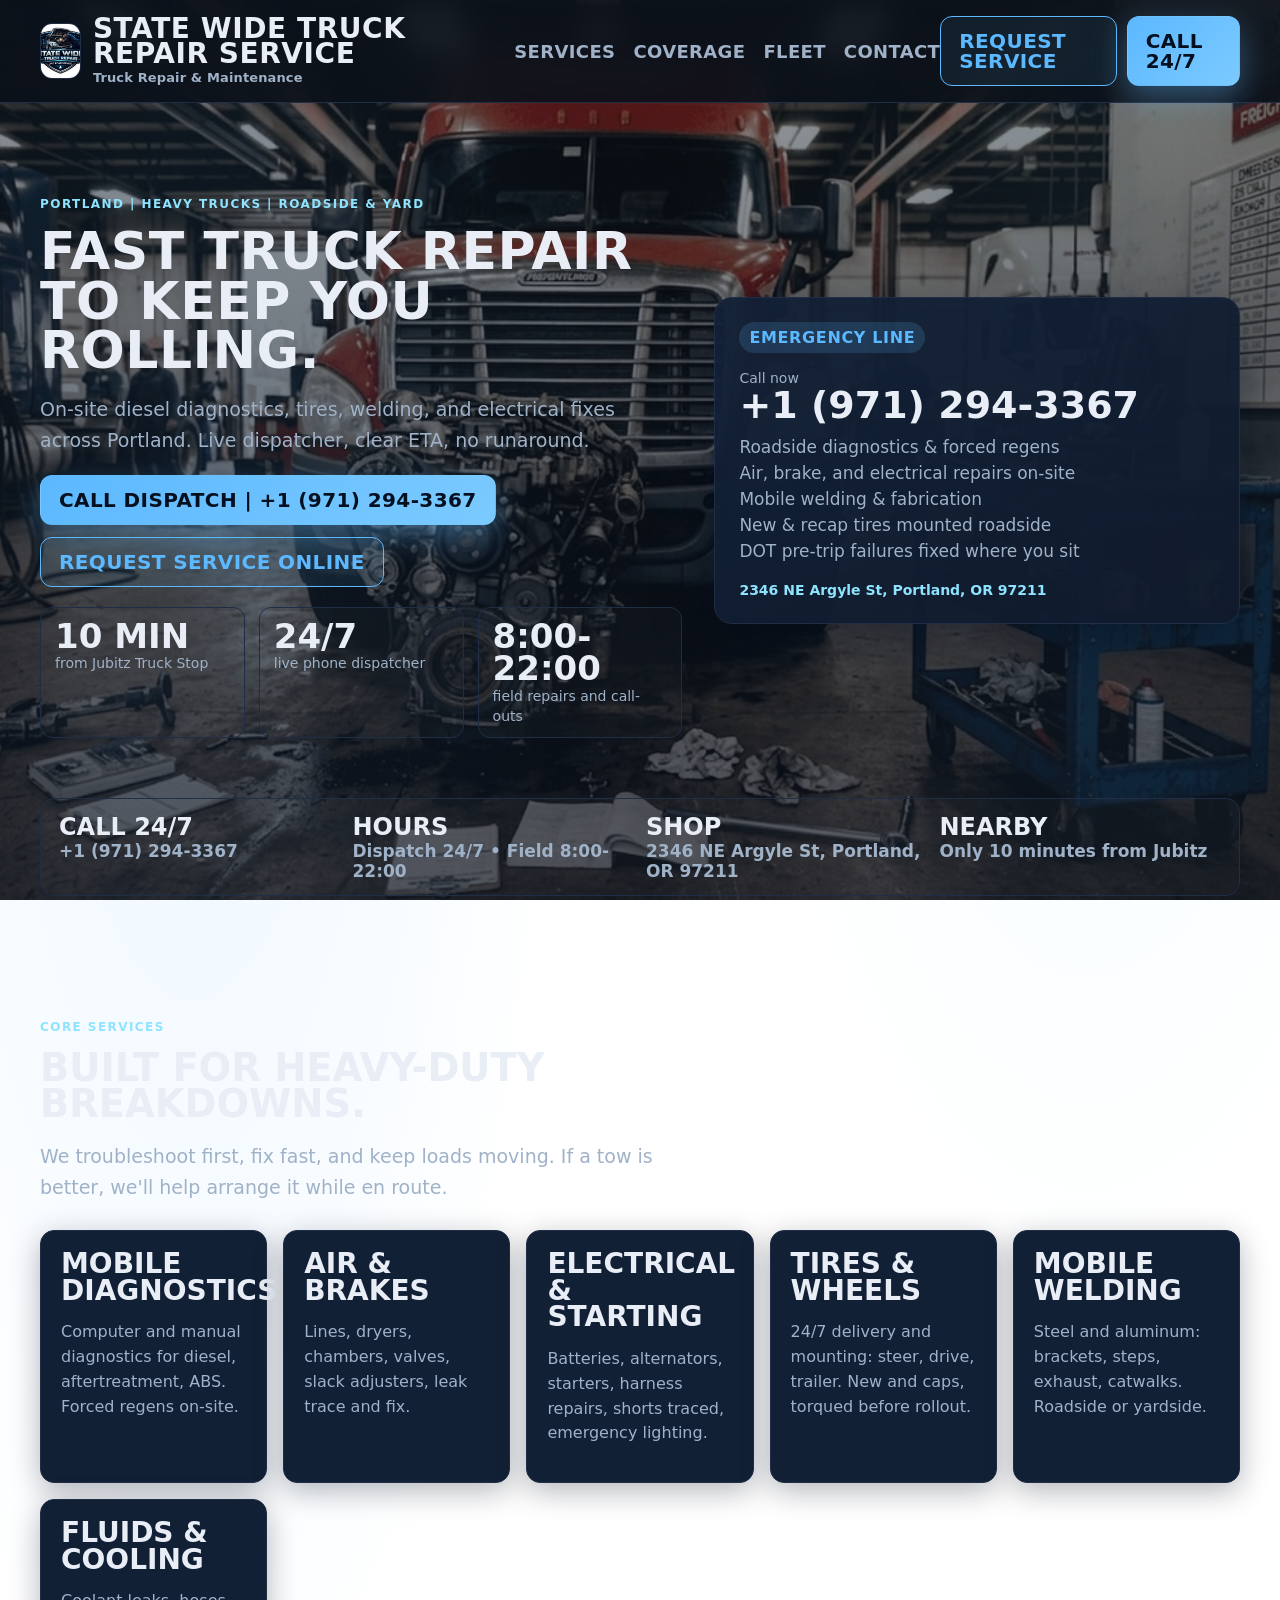
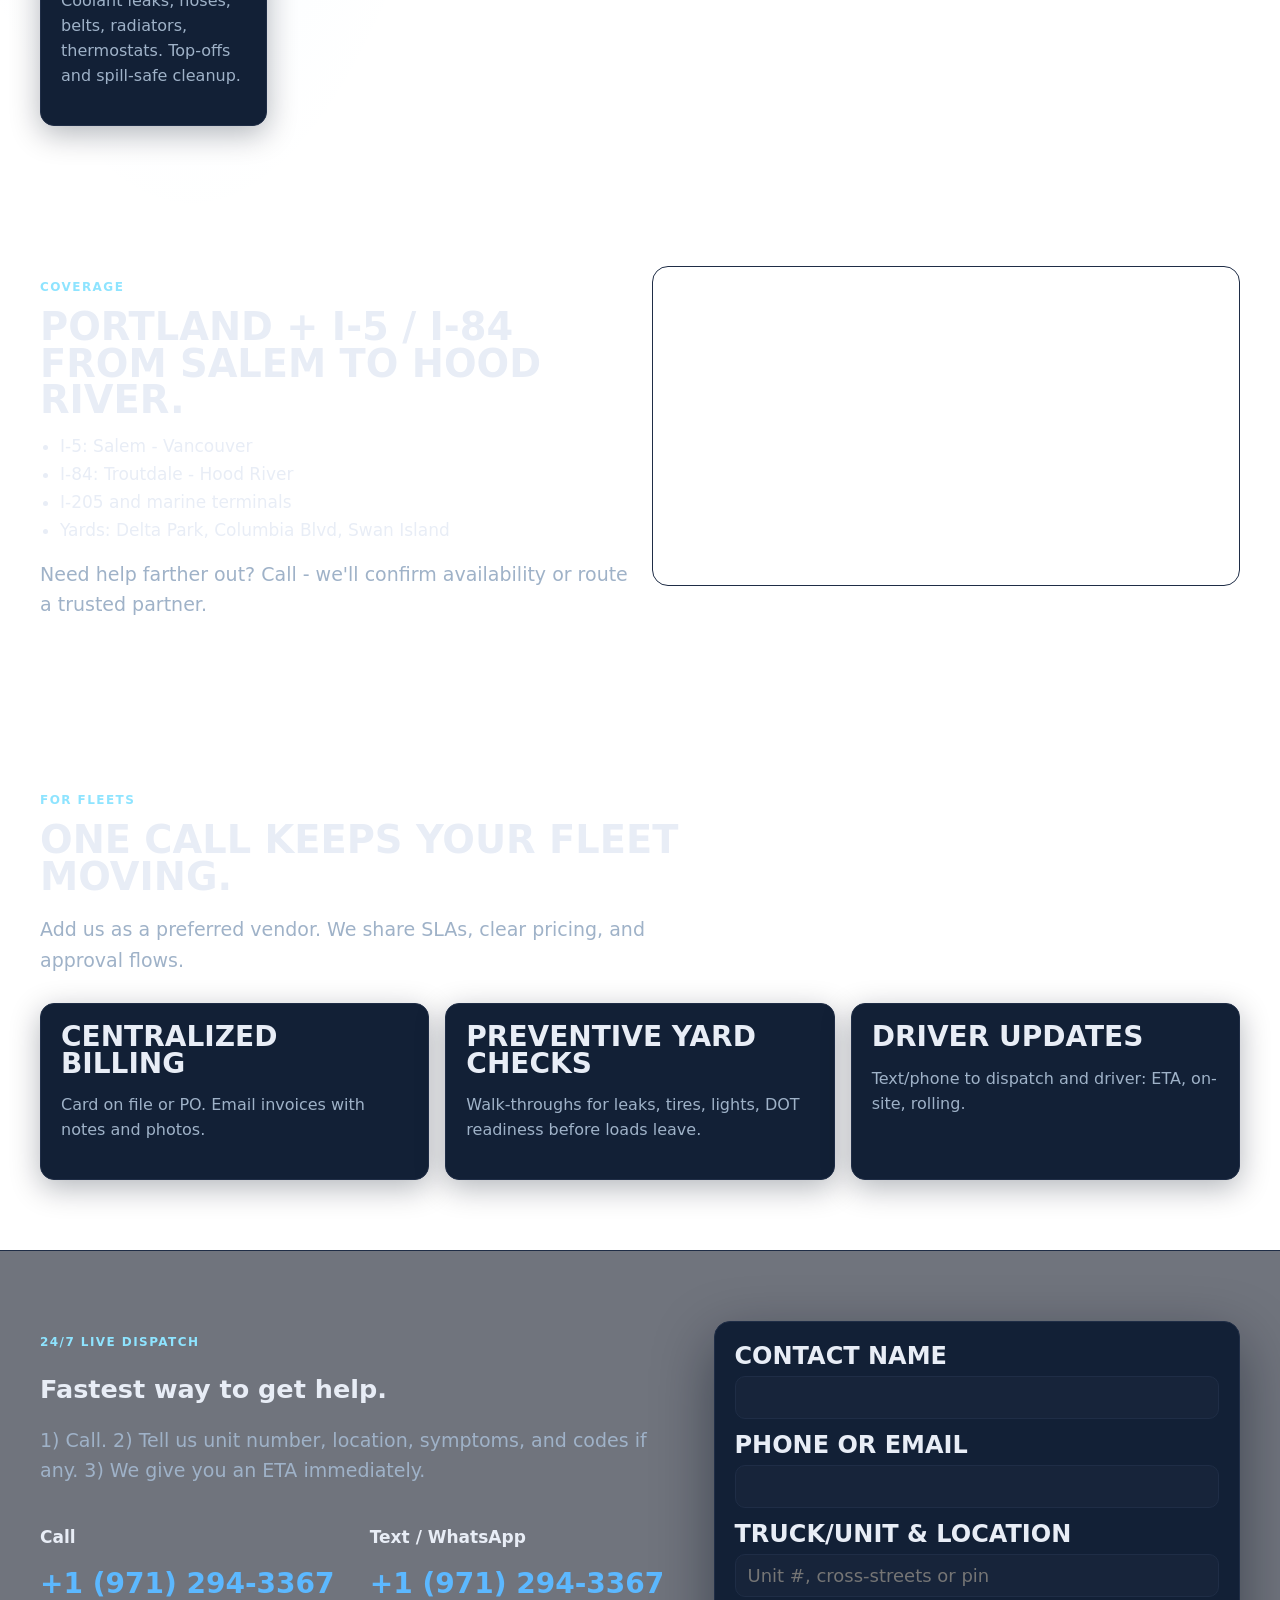
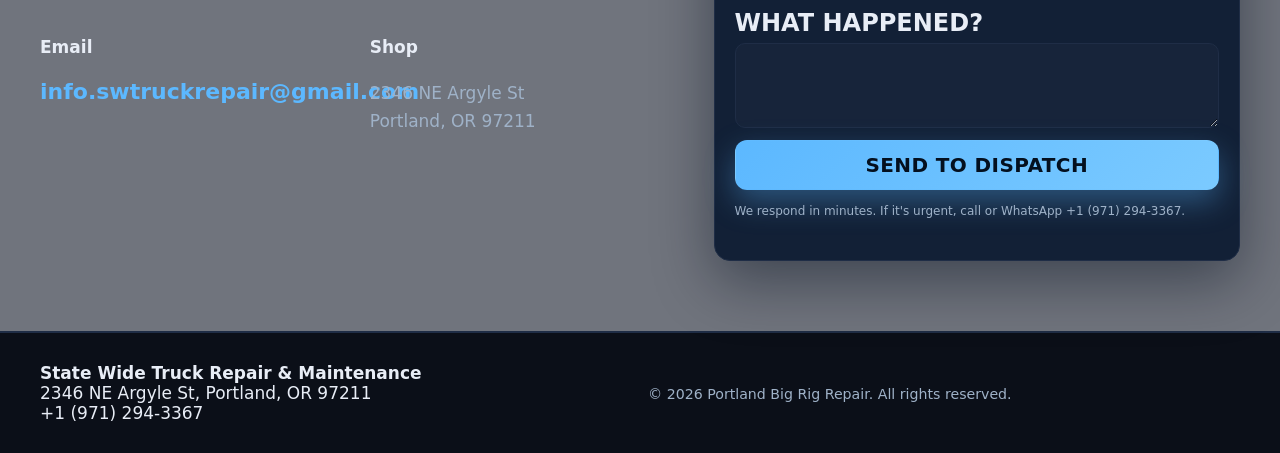
==== commit 3f7f134f: "Expand header business name" ====
--- a/index.html
+++ b/index.html
@@ -15,8 +15,7 @@
     <div class="logo">
       <span class="logo-mark"><img src="assets/logo.jpg" alt="State Wide Truck Repair logo"></span>
       <div class="logo-text">
-        <strong>State Wide</strong>
-        <small>Truck Repair & Maintenance</small>
+        <strong>State Wide Truck Repair Service</strong><small>Truck Repair & Maintenance</small>
       </div>
     </div>
     <nav class="nav">
@@ -221,3 +220,4 @@
 
 
 
+
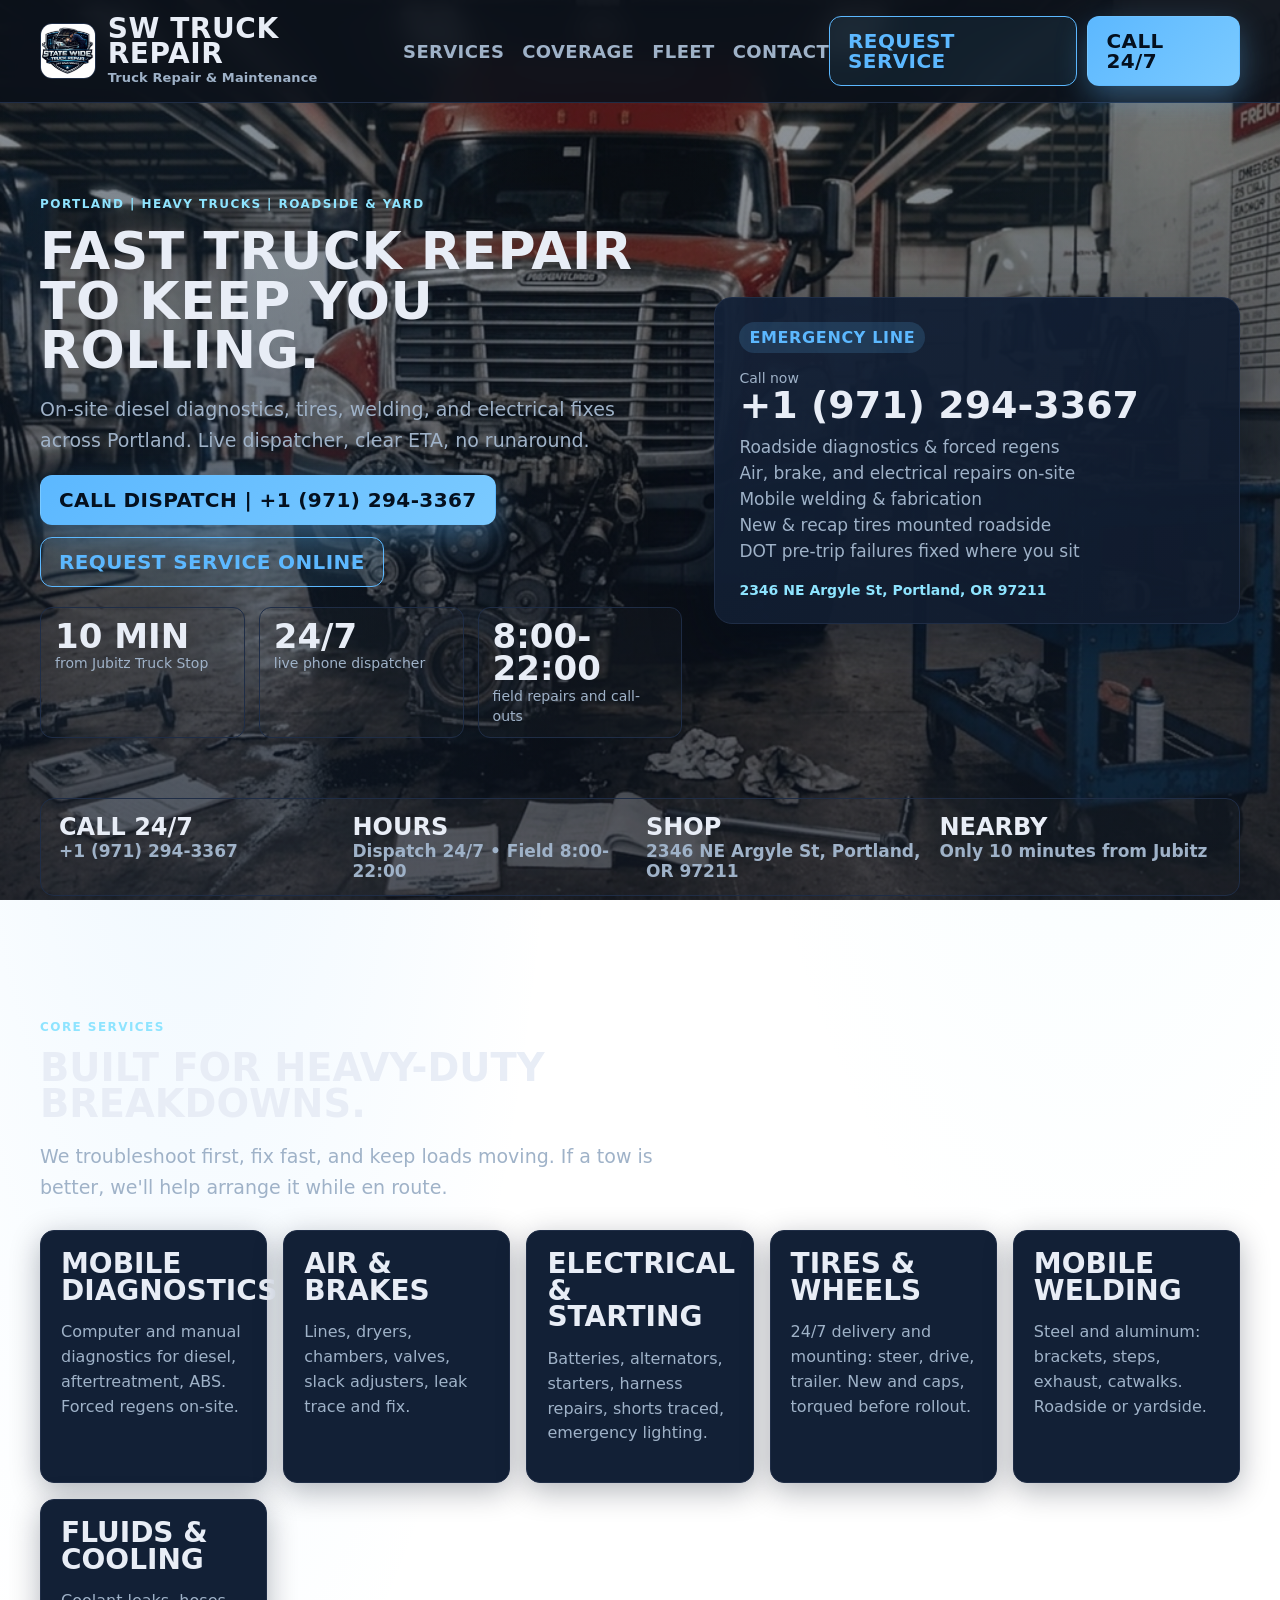
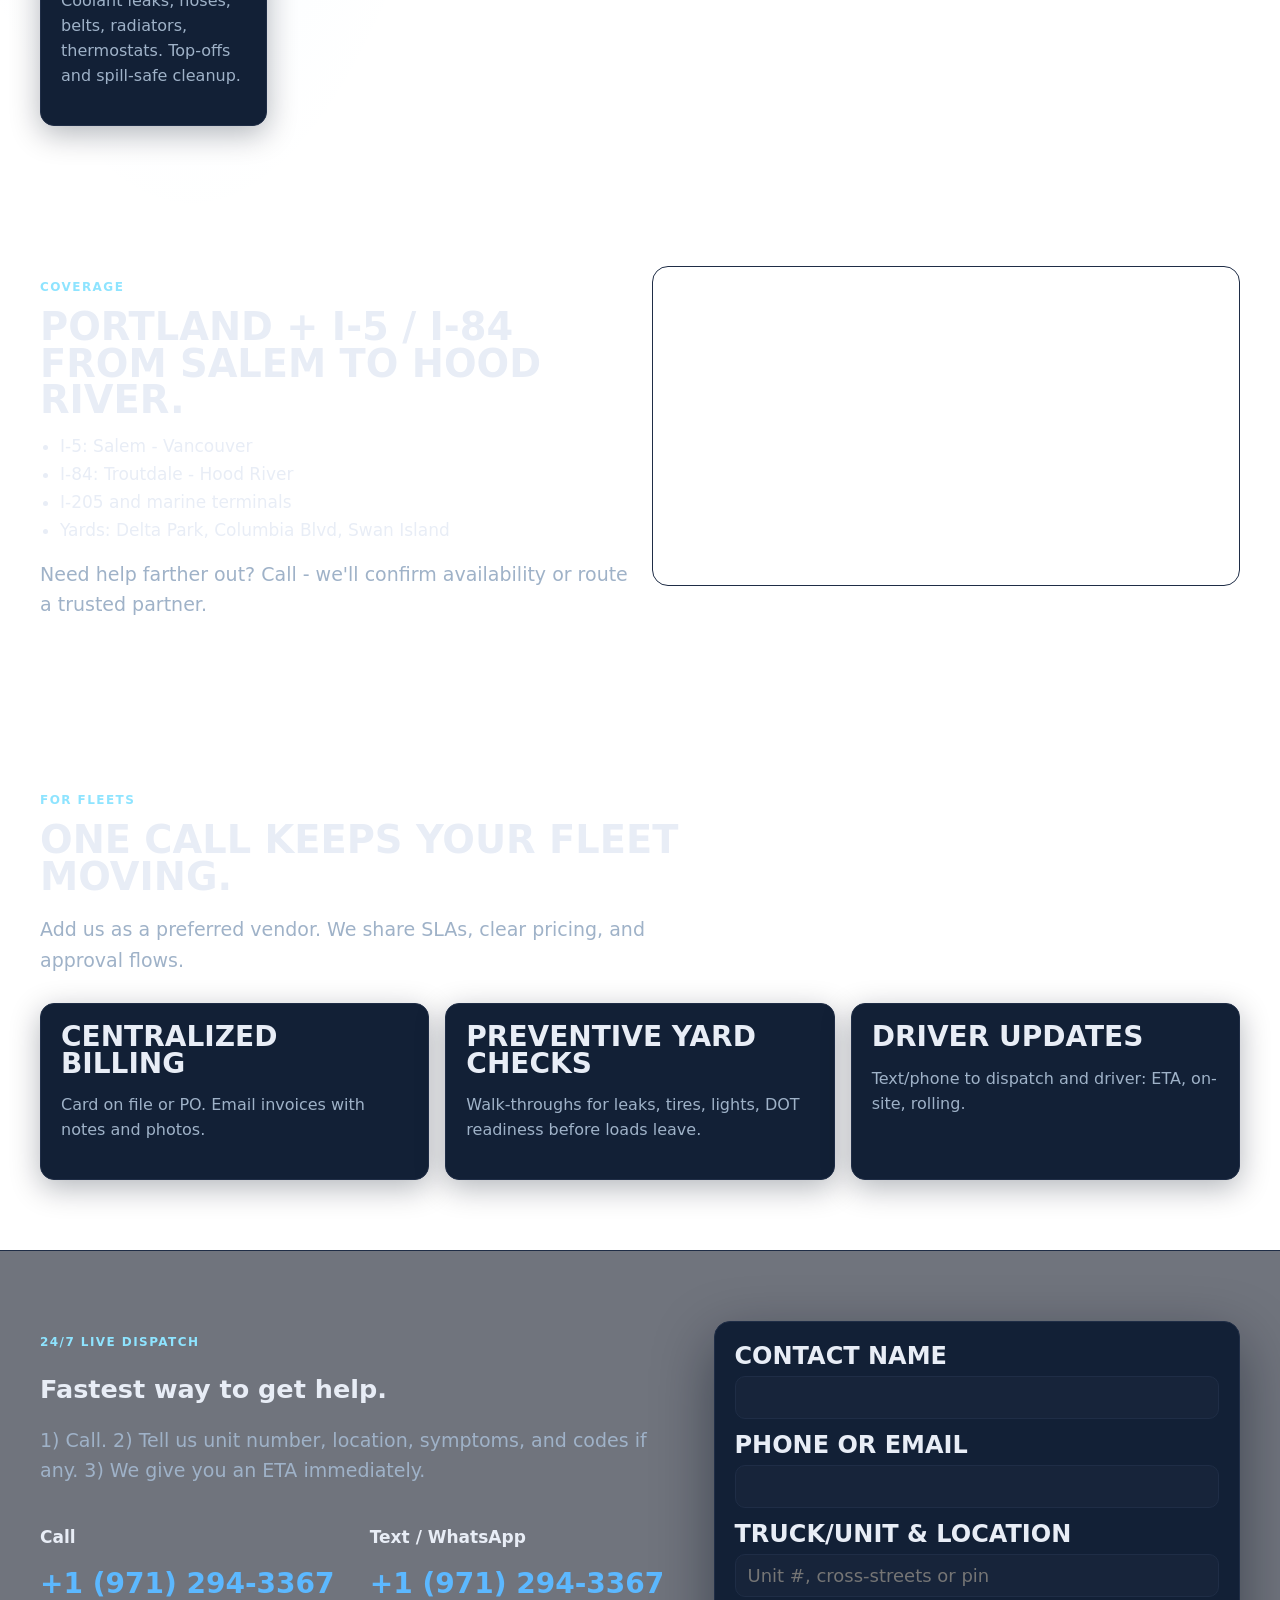
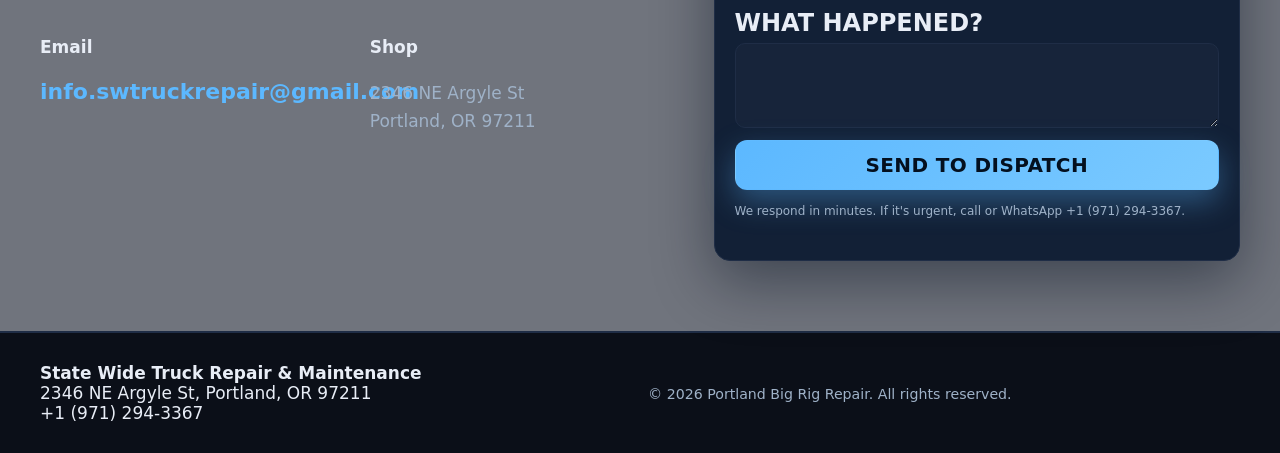
==== commit 5ff1390f: "Rename site to SW Truck Repair" ====
--- a/index.html
+++ b/index.html
@@ -3,7 +3,7 @@
 <head>
   <meta charset="UTF-8">
   <meta name="viewport" content="width=device-width, initial-scale=1.0">
-  <title>State Wide Truck Repair & Maintenance | Portland, OR</title>
+  <title>SW Truck Repair | Portland, OR</title>
   <meta name="description" content="State Wide Truck Repair & Maintenance - mobile diesel diagnostics, tires, welding, and roadside repairs in Portland, OR. Fast, reliable, honest.">
   <link rel="preconnect" href="https://fonts.googleapis.com">
   <link rel="preconnect" href="https://fonts.gstatic.com" crossorigin>
@@ -13,9 +13,9 @@
 <body>
   <header class="topbar">
     <div class="logo">
-      <span class="logo-mark"><img src="assets/logo.jpg" alt="State Wide Truck Repair logo"></span>
+      <span class="logo-mark"><img src="assets/logo.jpg" alt="SW Truck Repair logo"></span>
       <div class="logo-text">
-        <strong>State Wide Truck Repair Service</strong><small>Truck Repair & Maintenance</small>
+        <strong>SW Truck Repair</strong><small>Truck Repair & Maintenance</small>
       </div>
     </div>
     <nav class="nav">
@@ -221,3 +221,4 @@
 
 
 
+
